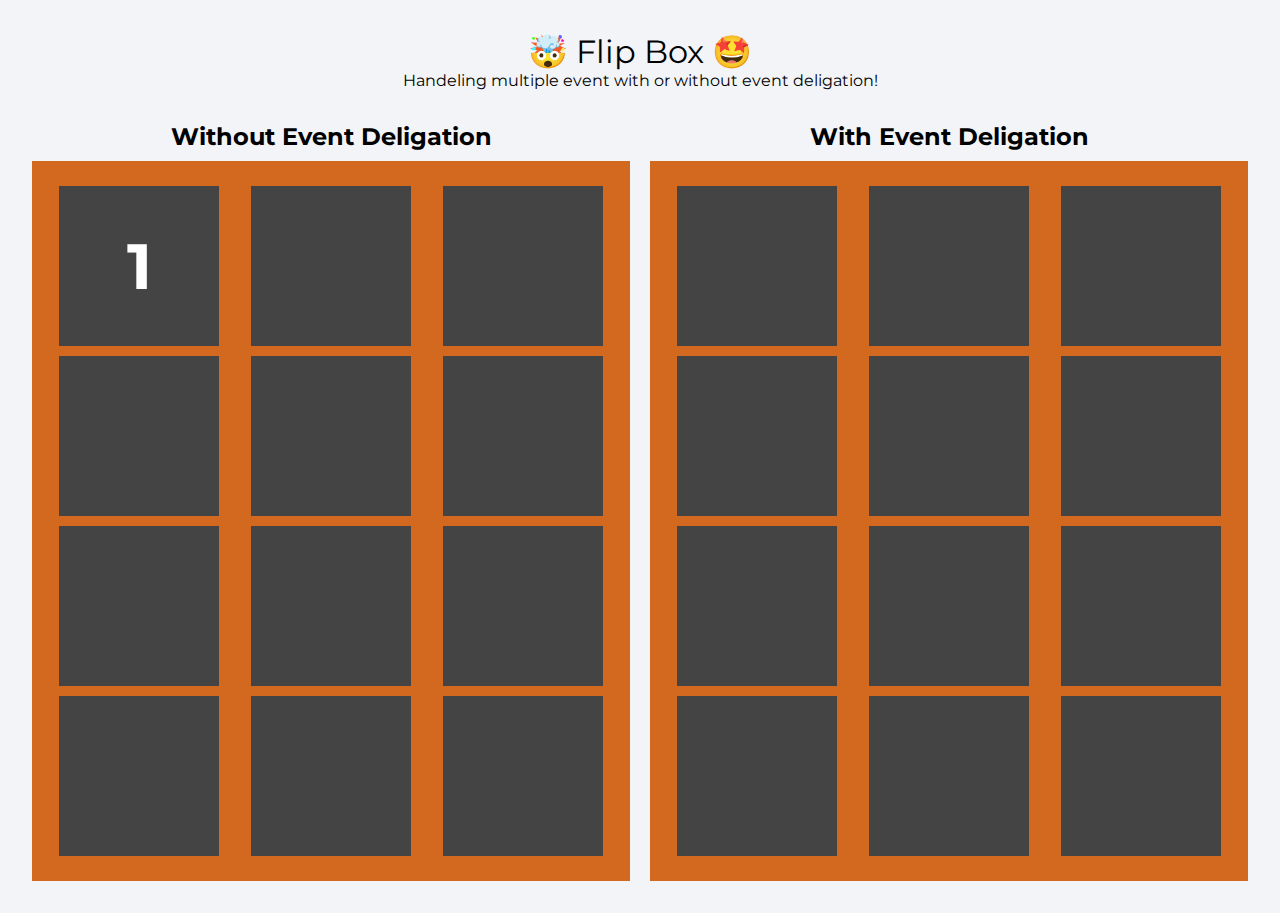
==== block-BJaaep/code/index.html @ 4bcc363d "Auto merge by bot" ====
<!DOCTYPE html>
<html lang="en">
  <head>
    <meta charset="UTF-8" />
    <meta name="viewport" content="width=device-width, initial-scale=1.0" />
    <title>Flip Box</title>
    <link
    
      href="https://fonts.googleapis.com/css2?family=Montserrat:wght@200;400&display=swap"
      rel="stylesheet"
    />
    <link rel="stylesheet" href="style.css" />
  </head>
  <body>
    <h1 class="heading">🤯 Flip Box 🤩</h1>
    <p>Handeling multiple event with or without event deligation!</p>
    <div class="container">
      <div class="wrapper">
        <h2>Without Event Deligation</h2>
        <ul class="boxes">
          <li class="box">1</li>
          <li class="box"></li>
          <li class="box"></li>
          <li class="box"></li>
          <li class="box"></li>
          <li class="box"></li>
          <li class="box"></li>
          <li class="box"></li>
          <li class="box"></li>
          <li class="box"></li>
          <li class="box"></li>
          <li class="box"></li>
        </ul>
      </div>
      <div class="wrapper">
        <h2>With Event Deligation</h2>
        <ul class="boxes">
          <li class="box"></li>
          <li class="box"></li>
          <li class="box"></li>
          <li class="box"></li>
          <li class="box"></li>
          <li class="box"></li>
          <li class="box"></li>
          <li class="box"></li>
          <li class="box"></li>
          <li class="box"></li>
          <li class="box"></li>
          <li class="box"></li>
        </ul>
      </div>
    </div>
    <script src="./script.js"></script>
  </body>
</html>
---- block-BJaaep/code/style.css ----
html {
  box-sizing: border-box;
  font-size: 16px;
}

*,
*:before,
*:after {
  box-sizing: inherit;
}

body,
h1,
h2,
h3,
h4,
h5,
h6,
p,
ol,
ul {
  margin: 0;
  padding: 0;
  font-weight: normal;
}

ol,
ul {
  list-style: none;
}

img {
  max-width: 100%;
  height: auto;
}

body {
  background: #f2f4f8;
  font-family: 'Montserrat', sans-serif;
  text-align: center;
}

.container {
  text-align: center;
  max-width: 1280px;
  padding: 2rem;
  margin: 0 auto;
  display: flex;
}

.banner {
  display: inline-block;
  color: #424242;
  font-size: 20px;
  text-decoration: none;
  text-align: center;
  margin: 20px auto;
  padding: 10px 20px;
  background: white;
  border-radius: 4px;
  min-width: 24px;
  font-size: 20px;
  box-shadow: 0 14px 26px rgba(0, 0, 0, 0.04);
  border: 2px solid;
}
.wrapper {
  max-width: 50%;
  margin: 0 auto;
}

.boxes {
  display: flex;
  flex-wrap: wrap;
  justify-content: space-evenly;
  background-color: chocolate;
  color: #444;
  padding: 20px 0;
}

.wrapper:first-child {
  margin-right: 20px;
}

.box {
  margin: 5px;
  background-color: #444;
  background-size: contain;
  background-repeat: no-repeat;
  background-position: center center;
  height: 160px;
  width: 160px;
  display: flex;
  justify-content: center;
  align-items: center;
  font-size: 4rem;
  font-weight: bold;
  color: white;
  cursor: pointer;
}
.text {
  height: 100%;
  display: flex;
  justify-content: center;
  align-items: center;
}

.first {
  margin-right: 20px;
}

h2 {
  font-weight: bolder;
  padding-bottom: 10px;
}

.heading {
  text-align: center;
  margin-top: 2rem;
}
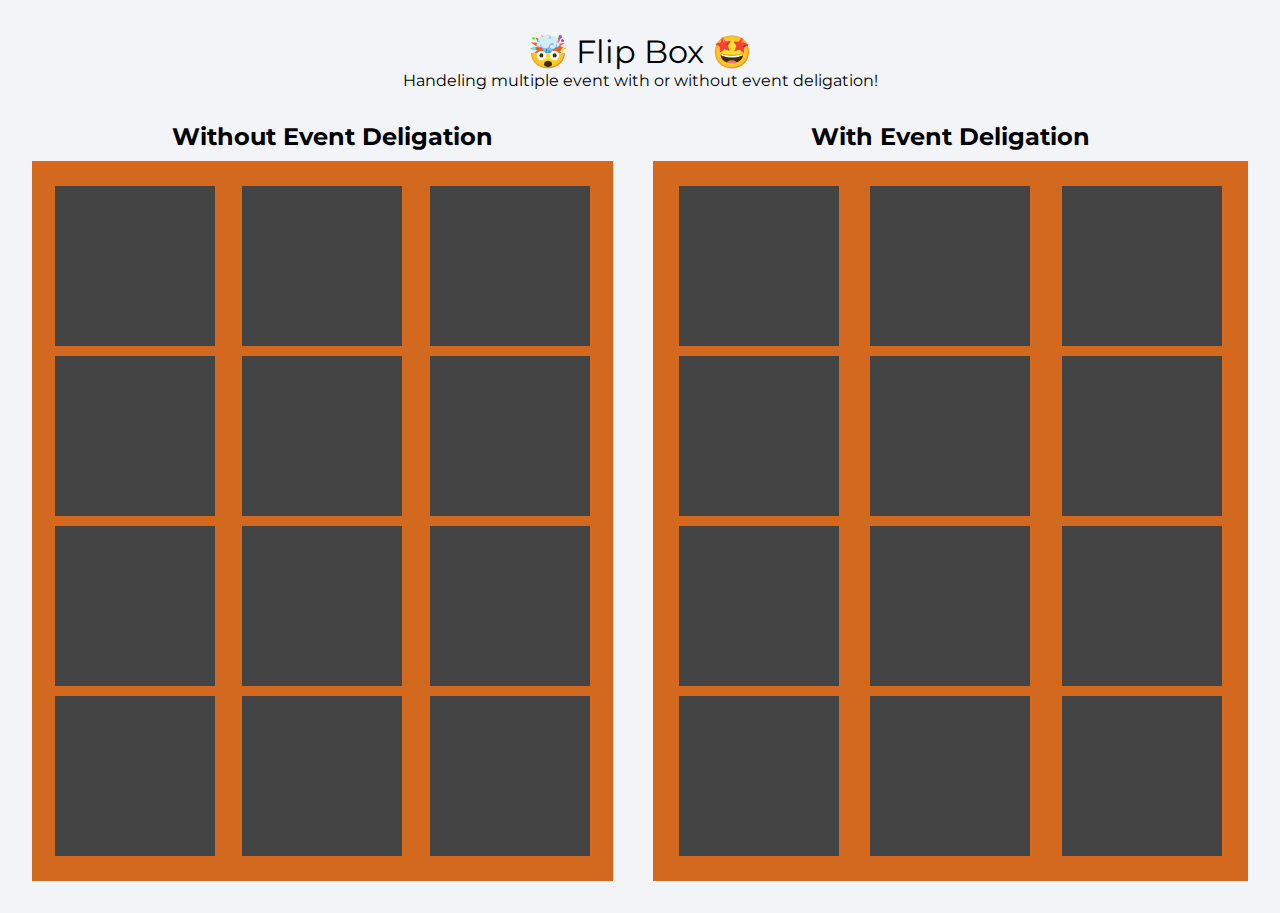
==== commit 363205cb: "committed" ====
--- a/block-BJaaep/code/index.html
+++ b/block-BJaaep/code/index.html
@@ -5,7 +5,7 @@
     <meta name="viewport" content="width=device-width, initial-scale=1.0" />
     <title>Flip Box</title>
     <link
-    
+
       href="https://fonts.googleapis.com/css2?family=Montserrat:wght@200;400&display=swap"
       rel="stylesheet"
     />
@@ -17,8 +17,8 @@
     <div class="container">
       <div class="wrapper">
         <h2>Without Event Deligation</h2>
-        <ul class="boxes">
-          <li class="box">1</li>
+        <ul class="boxes first">
+          <li class="box "></li>
           <li class="box"></li>
           <li class="box"></li>
           <li class="box"></li>
@@ -35,7 +35,7 @@
       <div class="wrapper">
         <h2>With Event Deligation</h2>
         <ul class="boxes">
-          <li class="box"></li>
+          <li class="box "></li>
           <li class="box"></li>
           <li class="box"></li>
           <li class="box"></li>
